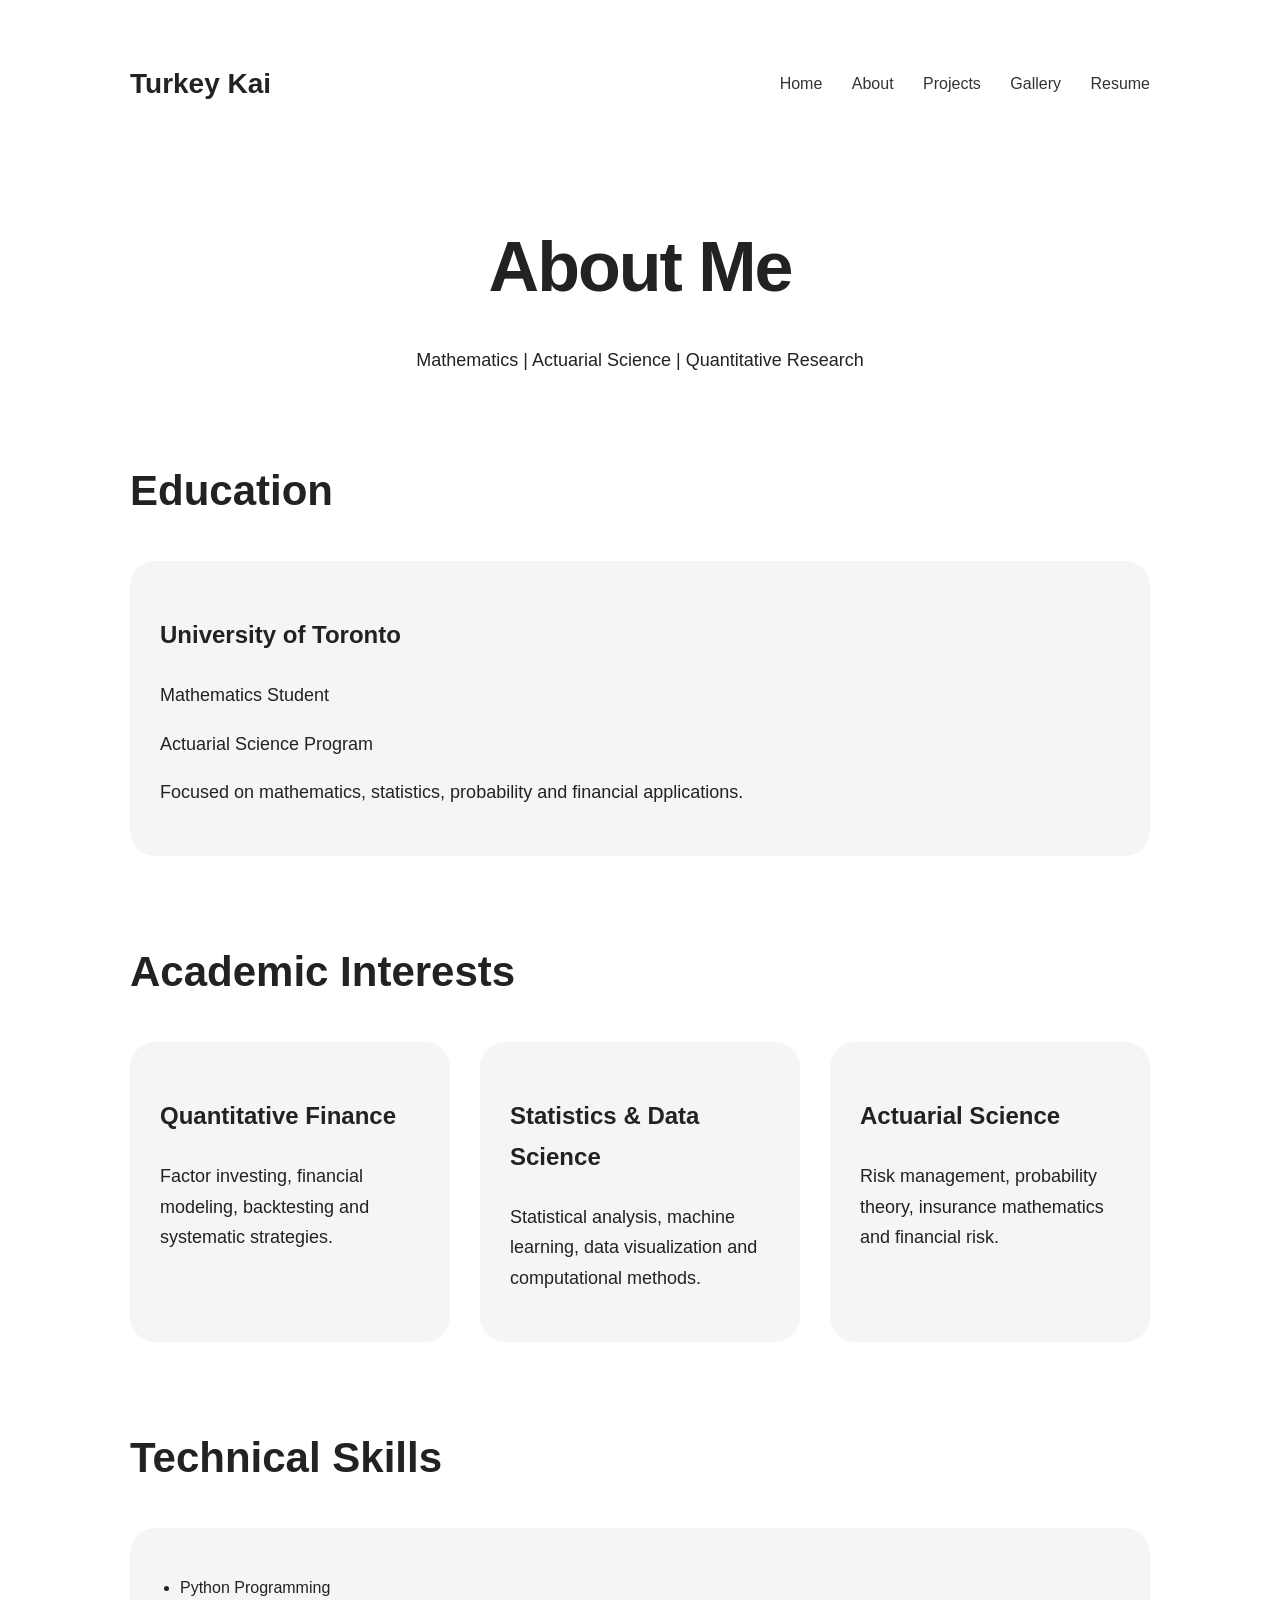
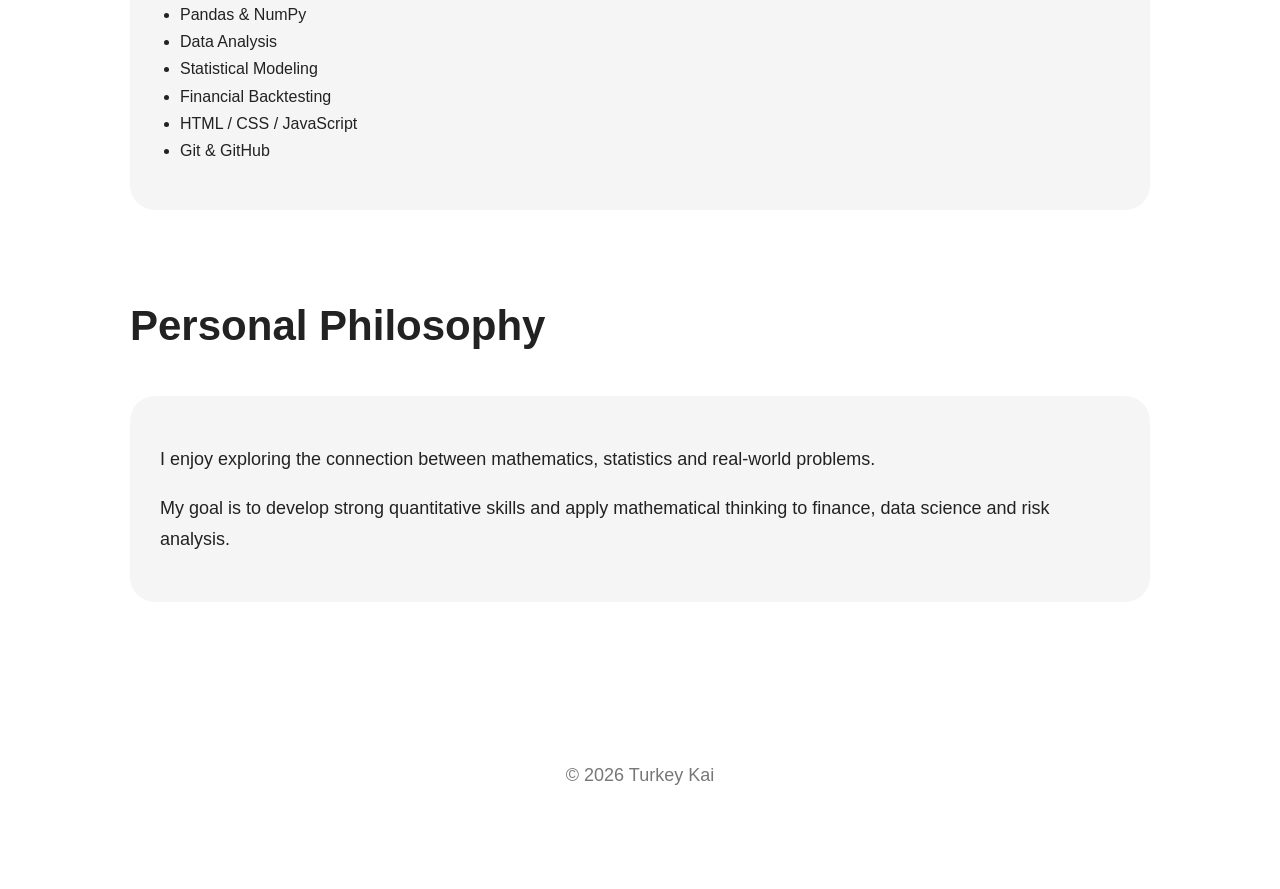
==== about.html @ 26f81ea8 "Complete personal portfolio website" ====
<!DOCTYPE html>

<html lang="en">


<head>


<meta charset="UTF-8">


<meta name="viewport" content="width=device-width, initial-scale=1.0">


<title>About | Turkey Kai</title>


<link rel="stylesheet" href="assets/css/style.css">


</head>




<body>




<nav>


<h2>
Turkey Kai
</h2>



<div>


<a href="index.html">
Home
</a>



<a href="about.html">
About
</a>



<a href="projects.html">
Projects
</a>



<a href="gallery.html">
Gallery
</a>



<a href="resume.html">
Resume
</a>



</div>


</nav>









<header class="page-header">


<h1>
About Me
</h1>


<p>
Mathematics | Actuarial Science | Quantitative Research
</p>


</header>









<section>


<h2>
Education
</h2>



<div class="card">


<h3>
University of Toronto
</h3>



<p>

Mathematics Student

</p>



<p>

Actuarial Science Program

</p>



<p>

Focused on mathematics,
statistics,
probability and financial applications.

</p>



</div>



</section>









<section>


<h2>
Academic Interests
</h2>



<div class="cards">





<div class="card">


<h3>
Quantitative Finance
</h3>


<p>

Factor investing,
financial modeling,
backtesting and systematic strategies.

</p>


</div>







<div class="card">


<h3>
Statistics & Data Science
</h3>


<p>

Statistical analysis,
machine learning,
data visualization and computational methods.

</p>


</div>







<div class="card">


<h3>
Actuarial Science
</h3>


<p>

Risk management,
probability theory,
insurance mathematics and financial risk.

</p>


</div>






</div>



</section>









<section>


<h2>
Technical Skills
</h2>



<div class="card">


<ul>


<li>
Python Programming
</li>



<li>
Pandas & NumPy
</li>



<li>
Data Analysis
</li>



<li>
Statistical Modeling
</li>



<li>
Financial Backtesting
</li>



<li>
HTML / CSS / JavaScript
</li>



<li>
Git & GitHub
</li>



</ul>


</div>


</section>









<section>


<h2>
Personal Philosophy
</h2>



<div class="card">


<p>

I enjoy exploring the connection between
mathematics, statistics and real-world problems.

</p>



<p>

My goal is to develop strong quantitative skills
and apply mathematical thinking to finance,
data science and risk analysis.

</p>



</div>


</section>









<footer>


<p>

© 2026 Turkey Kai

</p>


</footer>





</body>


</html>
---- assets/css/style.css ----
* {

box-sizing: border-box;

}



html {

scroll-behavior: smooth;

}



body {


font-family:
-apple-system,
BlinkMacSystemFont,
"Segoe UI",
Arial,
sans-serif;


max-width:1100px;

margin:auto;

padding:40px;

line-height:1.7;

color:#222;

background:#ffffff;


}







nav {


display:flex;

justify-content:space-between;

align-items:center;

position:sticky;

top:0;

background:white;

padding:20px 0;

z-index:100;


}




nav h2 {


font-size:28px;

margin:0;


}




nav a {


margin-left:25px;

text-decoration:none;

color:#333;

font-weight:500;

transition:0.3s;


}



nav a:hover {


color:#888;


}







.hero {


display:flex;

align-items:center;

justify-content:space-between;

min-height:80vh;

gap:50px;


}





.hero-text {


max-width:600px;


}





h1 {


font-size:70px;

letter-spacing:-2px;

margin-bottom:15px;


}





h2 {


font-size:42px;

margin-top:80px;


}





h3 {


font-size:24px;


}





p {


font-size:18px;


}







.profile {


width:330px;

height:330px;

object-fit:cover;

border-radius:50%;

box-shadow:
0 20px 40px rgba(0,0,0,0.15);

transition:0.5s;


}





.profile:hover {


transform:scale(1.05);


}







.buttons {


display:flex;

gap:20px;

margin-top:30px;


}




button {


padding:15px 35px;

border-radius:30px;

border:none;

background:#000;

color:white;

font-size:16px;

cursor:pointer;

transition:0.3s;


}





button:hover {


transform:translateY(-5px);


}




.outline {


background:white;

color:black;

border:1px solid black;


}







.page-header {


text-align:center;

margin:80px 0;


}







.cards {


display:grid;

grid-template-columns:repeat(3,1fr);

gap:30px;


}







.card,
.photo-card {


padding:30px;

border-radius:25px;

background:#f5f5f5;

transition:0.4s;


}





.card:hover,
.photo-card:hover {


transform:translateY(-10px);

box-shadow:
0 15px 30px rgba(0,0,0,0.1);


}







.gallery {


display:grid;

grid-template-columns:repeat(3,1fr);

gap:30px;


}







.photo-card img {


width:100%;

height:250px;

object-fit:cover;

border-radius:20px;


}







a {


color:inherit;


}





.card a {


text-decoration:none;

font-weight:600;


}





.card a:hover {


text-decoration:underline;


}







ul {


padding-left:20px;


}






footer {


margin-top:100px;

padding:40px;

text-align:center;

color:#777;


}







@media(max-width:800px){



body {


padding:20px;


}



nav {


flex-direction:column;

gap:20px;


}



nav a {


margin:0 10px;


}



.hero {


flex-direction:column;

text-align:center;


}




.cards {


grid-template-columns:1fr;


}



.gallery {


grid-template-columns:1fr;


}




h1 {


font-size:50px;


}




h2 {


font-size:35px;


}




.profile {


width:220px;

height:220px;


}



.buttons {


justify-content:center;

flex-direction:column;


}


}
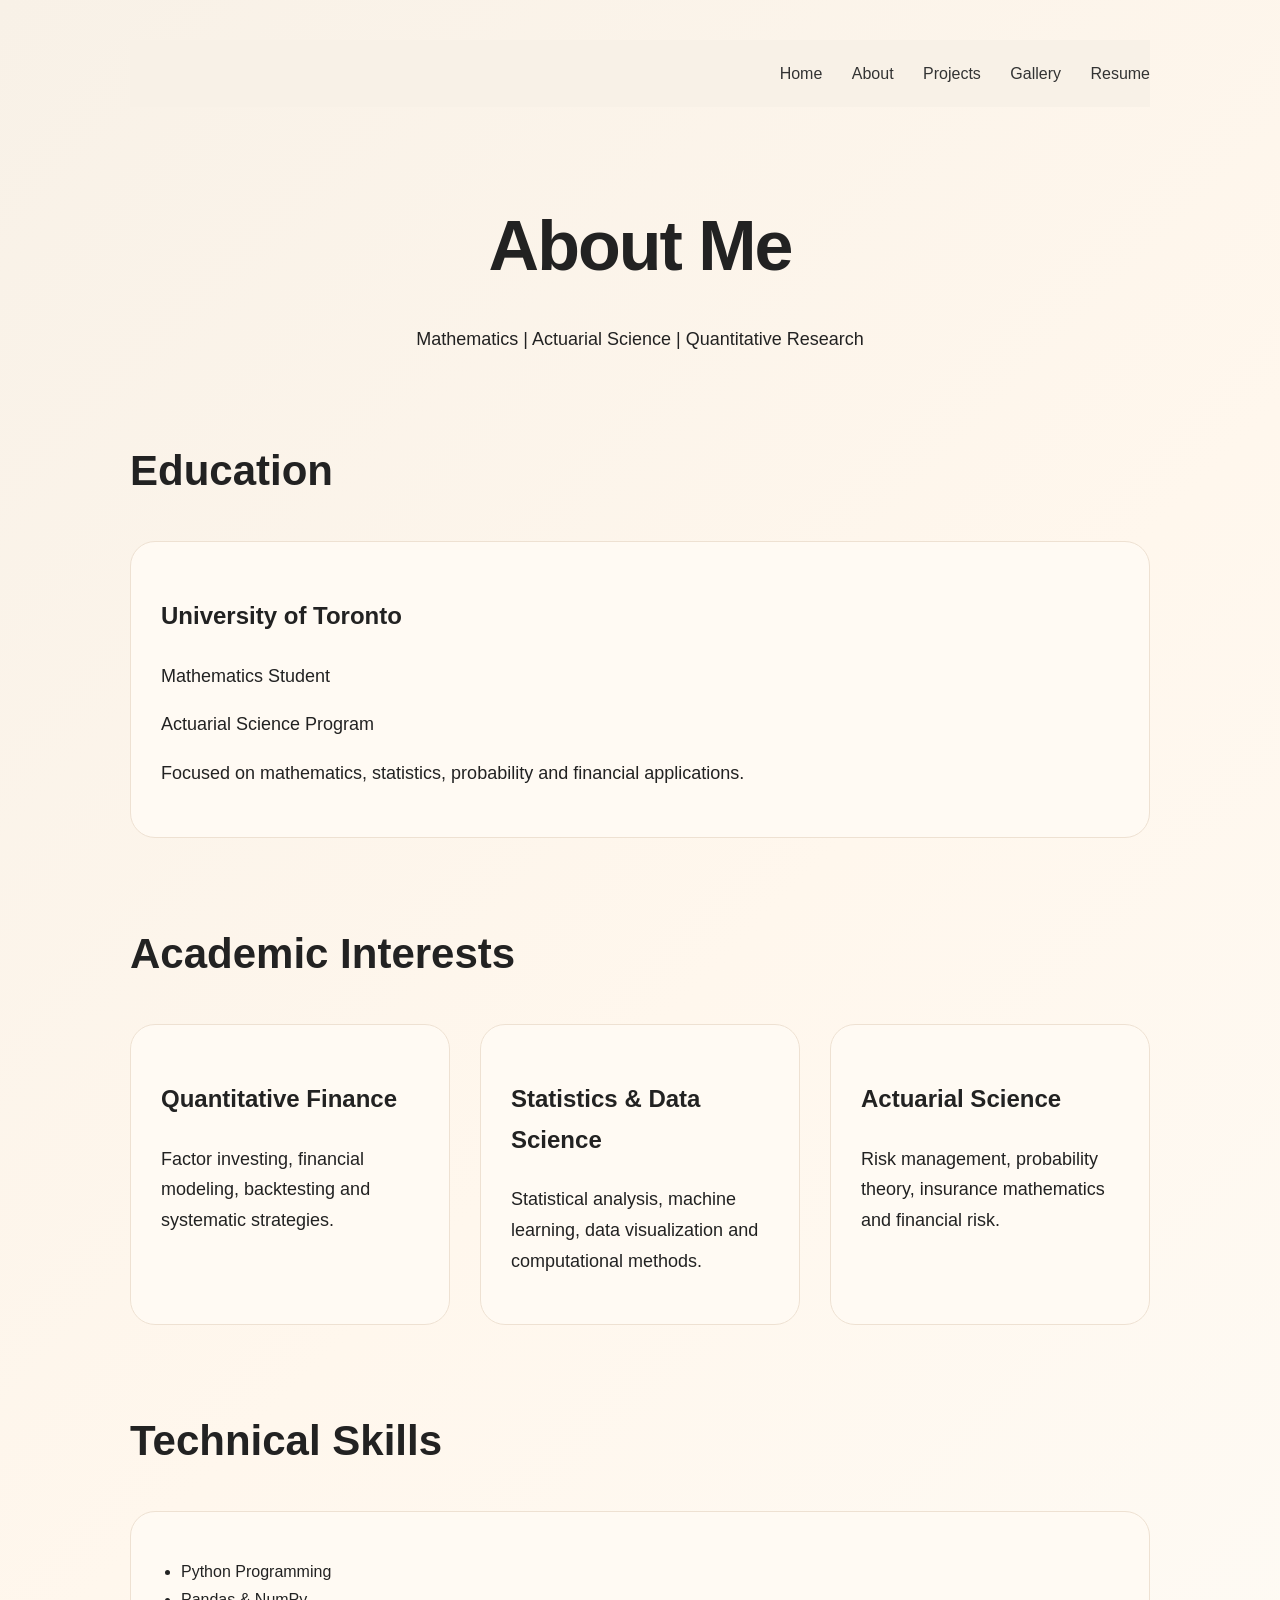
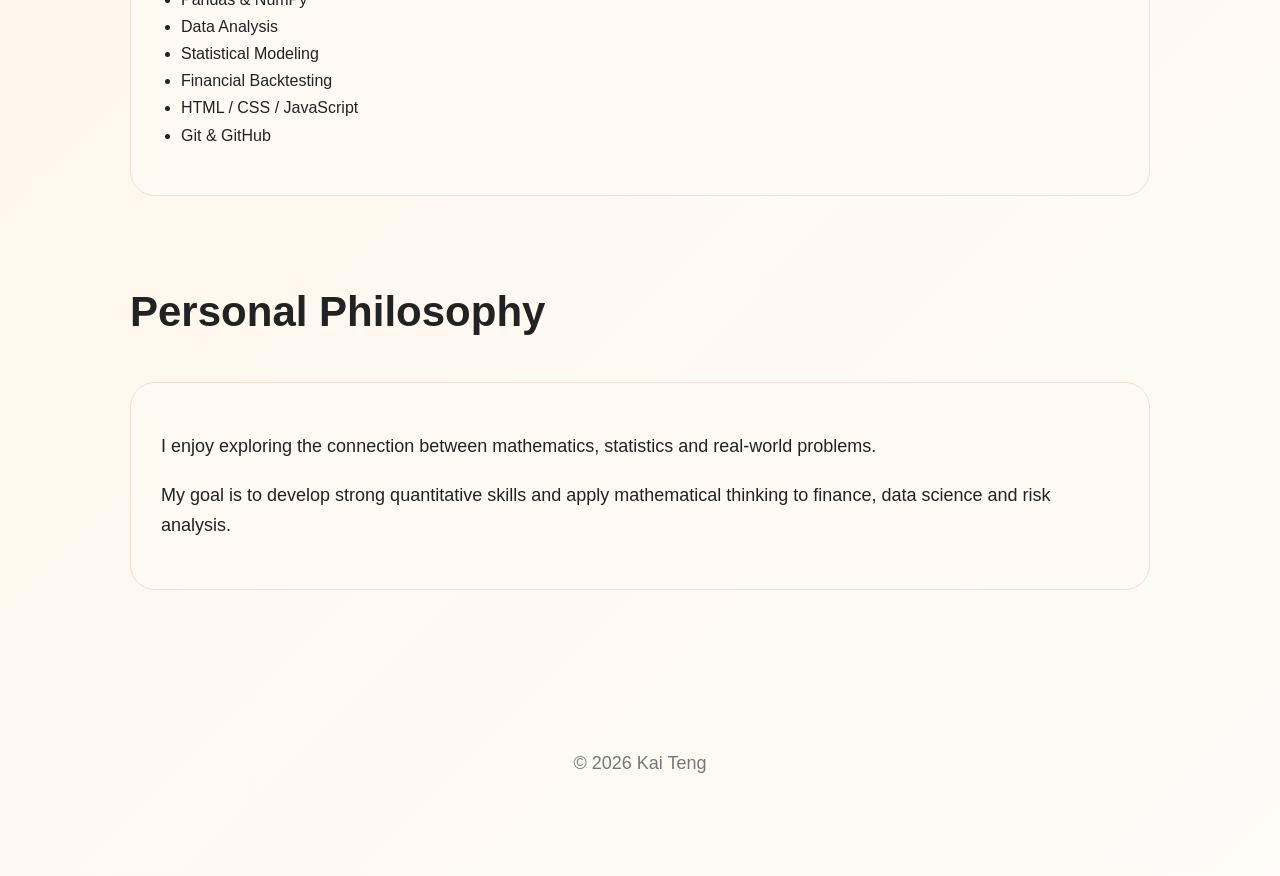
==== commit 874bc547: "change the name typo" ====
--- a/about.html
+++ b/about.html
@@ -12,7 +12,7 @@
 <meta name="viewport" content="width=device-width, initial-scale=1.0">
 
 
-<title>About | Turkey Kai</title>
+<title>About | Kai Teng</title>
 
 
 <link rel="stylesheet" href="assets/css/style.css">
@@ -32,7 +32,7 @@
 
 
 <h2>
-Turkey Kai
+
 </h2>
 
 
@@ -389,7 +389,7 @@
 
 <p>
 
-© 2026 Turkey Kai
+© 2026 Kai Teng
 
 </p>
 
--- a/assets/css/style.css
+++ b/assets/css/style.css
@@ -1,6 +1,6 @@
 * {
 
-box-sizing: border-box;
+box-sizing:border-box;
 
 }
 
@@ -8,13 +8,16 @@
 
 html {
 
-scroll-behavior: smooth;
+scroll-behavior:smooth;
 
 }
 
 
 
 body {
+
+
+animation:fadeIn 1.2s ease-in-out;
 
 
 font-family:
@@ -35,11 +38,48 @@
 
 color:#222;
 
-background:#ffffff;
-
-
-}
-
+
+background:
+linear-gradient(
+135deg,
+#f8f1e7 0%,
+#fff7ed 45%,
+#fdfcf8 100%
+);
+
+
+}
+
+
+
+
+@keyframes fadeIn {
+
+
+from {
+
+
+opacity:0;
+
+transform:translateY(20px);
+
+
+}
+
+
+
+to {
+
+
+opacity:1;
+
+transform:translateY(0);
+
+
+}
+
+
+}
 
 
 
@@ -59,7 +99,13 @@
 
 top:0;
 
-background:white;
+
+background:
+rgba(248,241,231,0.9);
+
+
+backdrop-filter:blur(10px);
+
 
 padding:20px 0;
 
@@ -71,6 +117,7 @@
 
 
 
+
 nav h2 {
 
 
@@ -84,6 +131,8 @@
 
 
 
+
+
 nav a {
 
 
@@ -102,6 +151,8 @@
 
 
 
+
+
 nav a:hover {
 
 
@@ -136,6 +187,7 @@
 
 
 
+
 .hero-text {
 
 
@@ -148,6 +200,8 @@
 
 
 
+
+
 h1 {
 
 
@@ -214,14 +268,60 @@
 object-fit:cover;
 
 border-radius:50%;
+
 
 box-shadow:
 0 20px 40px rgba(0,0,0,0.15);
 
+
+
 transition:0.5s;
 
 
-}
+animation:floating 4s ease-in-out infinite;
+
+
+}
+
+
+
+
+
+
+@keyframes floating {
+
+
+0% {
+
+
+transform:translateY(0);
+
+
+}
+
+
+
+50% {
+
+
+transform:translateY(-12px);
+
+
+}
+
+
+
+100% {
+
+
+transform:translateY(0);
+
+
+}
+
+
+}
+
 
 
 
@@ -241,6 +341,7 @@
 
 
 
+
 .buttons {
 
 
@@ -256,27 +357,54 @@
 
 
 
+
+
+
+
 button {
 
 
 padding:15px 35px;
 
+
 border-radius:30px;
 
+
 border:none;
 
-background:#000;
+
+background:
+linear-gradient(
+135deg,
+#2b2b2b,
+#000000
+);
+
 
 color:white;
 
+
 font-size:16px;
 
+
 cursor:pointer;
 
-transition:0.3s;
-
-
-}
+
+transition:0.35s ease;
+
+
+box-shadow:
+0 8px 20px rgba(0,0,0,0.15);
+
+
+position:relative;
+
+
+overflow:hidden;
+
+
+}
+
 
 
 
@@ -285,10 +413,72 @@
 button:hover {
 
 
-transform:translateY(-5px);
-
-
-}
+transform:
+translateY(-6px)
+scale(1.03);
+
+
+box-shadow:
+0 15px 30px rgba(0,0,0,0.25);
+
+
+}
+
+
+
+
+
+
+button::before {
+
+
+content:"";
+
+
+position:absolute;
+
+
+top:0;
+
+
+left:-100%;
+
+
+width:100%;
+
+
+height:100%;
+
+
+background:
+linear-gradient(
+120deg,
+transparent,
+rgba(255,255,255,0.35),
+transparent
+);
+
+
+transition:0.6s;
+
+
+}
+
+
+
+
+
+
+button:hover::before {
+
+
+left:100%;
+
+
+}
+
+
+
 
 
 
@@ -296,14 +486,37 @@
 .outline {
 
 
-background:white;
-
-color:black;
-
-border:1px solid black;
-
-
-}
+background:#fffaf3;
+
+
+color:#222;
+
+
+border:1px solid #222;
+
+
+box-shadow:
+0 8px 20px rgba(0,0,0,0.08);
+
+
+}
+
+
+
+
+
+
+.outline:hover {
+
+
+background:#222;
+
+
+color:white;
+
+
+}
+
 
 
 
@@ -327,17 +540,21 @@
 
 
 
+
 .cards {
 
 
 display:grid;
 
-grid-template-columns:repeat(3,1fr);
+grid-template-columns:
+repeat(3,1fr);
+
 
 gap:30px;
 
 
 }
+
 
 
 
@@ -351,14 +568,108 @@
 
 padding:30px;
 
+
 border-radius:25px;
 
-background:#f5f5f5;
+
+background:#fffaf3;
+
 
 transition:0.4s;
 
 
-}
+border:
+1px solid #eee1d2;
+
+
+}
+
+
+
+
+
+
+.cards .card {
+
+
+opacity:0;
+
+
+animation:
+cardReveal 0.8s ease forwards;
+
+
+}
+
+
+
+
+
+.cards .card:nth-child(1) {
+
+
+animation-delay:0.2s;
+
+
+}
+
+
+
+
+
+.cards .card:nth-child(2) {
+
+
+animation-delay:0.4s;
+
+
+}
+
+
+
+
+
+.cards .card:nth-child(3) {
+
+
+animation-delay:0.6s;
+
+
+}
+
+
+
+
+
+
+@keyframes cardReveal {
+
+
+from {
+
+
+opacity:0;
+
+transform:translateY(40px);
+
+
+}
+
+
+
+to {
+
+
+opacity:1;
+
+transform:translateY(0);
+
+
+}
+
+
+}
+
 
 
 
@@ -370,6 +681,7 @@
 
 transform:translateY(-10px);
 
+
 box-shadow:
 0 15px 30px rgba(0,0,0,0.1);
 
@@ -382,12 +694,15 @@
 
 
 
+
 .gallery {
 
 
 display:grid;
 
-grid-template-columns:repeat(3,1fr);
+grid-template-columns:
+repeat(3,1fr);
+
 
 gap:30px;
 
@@ -399,16 +714,18 @@
 
 
 
-
 .photo-card img {
 
 
 width:100%;
 
+
 height:250px;
 
+
 object-fit:cover;
 
+
 border-radius:20px;
 
 
@@ -437,6 +754,7 @@
 
 text-decoration:none;
 
+
 font-weight:600;
 
 
@@ -460,6 +778,7 @@
 
 
 
+
 ul {
 
 
@@ -473,15 +792,20 @@
 
 
 
+
+
 footer {
 
 
 margin-top:100px;
 
+
 padding:40px;
 
+
 text-align:center;
 
+
 color:#777;
 
 
@@ -493,6 +817,7 @@
 
 
 
+
 @media(max-width:800px){
 
 
@@ -507,11 +832,14 @@
 
 
 
+
+
 nav {
 
 
 flex-direction:column;
 
+
 gap:20px;
 
 
@@ -519,13 +847,17 @@
 
 
 
+
+
 nav a {
 
 
-margin:0 10px;
-
-
-}
+margin:0 10px;  
+
+
+}
+
+
 
 
 
@@ -534,6 +866,7 @@
 
 flex-direction:column;
 
+
 text-align:center;
 
 
@@ -542,6 +875,7 @@
 
 
 
+
 .cards {
 
 
@@ -552,6 +886,8 @@
 
 
 
+
+
 .gallery {
 
 
@@ -563,6 +899,7 @@
 
 
 
+
 h1 {
 
 
@@ -574,6 +911,7 @@
 
 
 
+
 h2 {
 
 
@@ -585,11 +923,13 @@
 
 
 
+
 .profile {
 
 
 width:220px;
 
+
 height:220px;
 
 
@@ -597,15 +937,19 @@
 
 
 
+
+
 .buttons {
 
 
 justify-content:center;
 
+
 flex-direction:column;
 
 
 }
 
 
+
 }
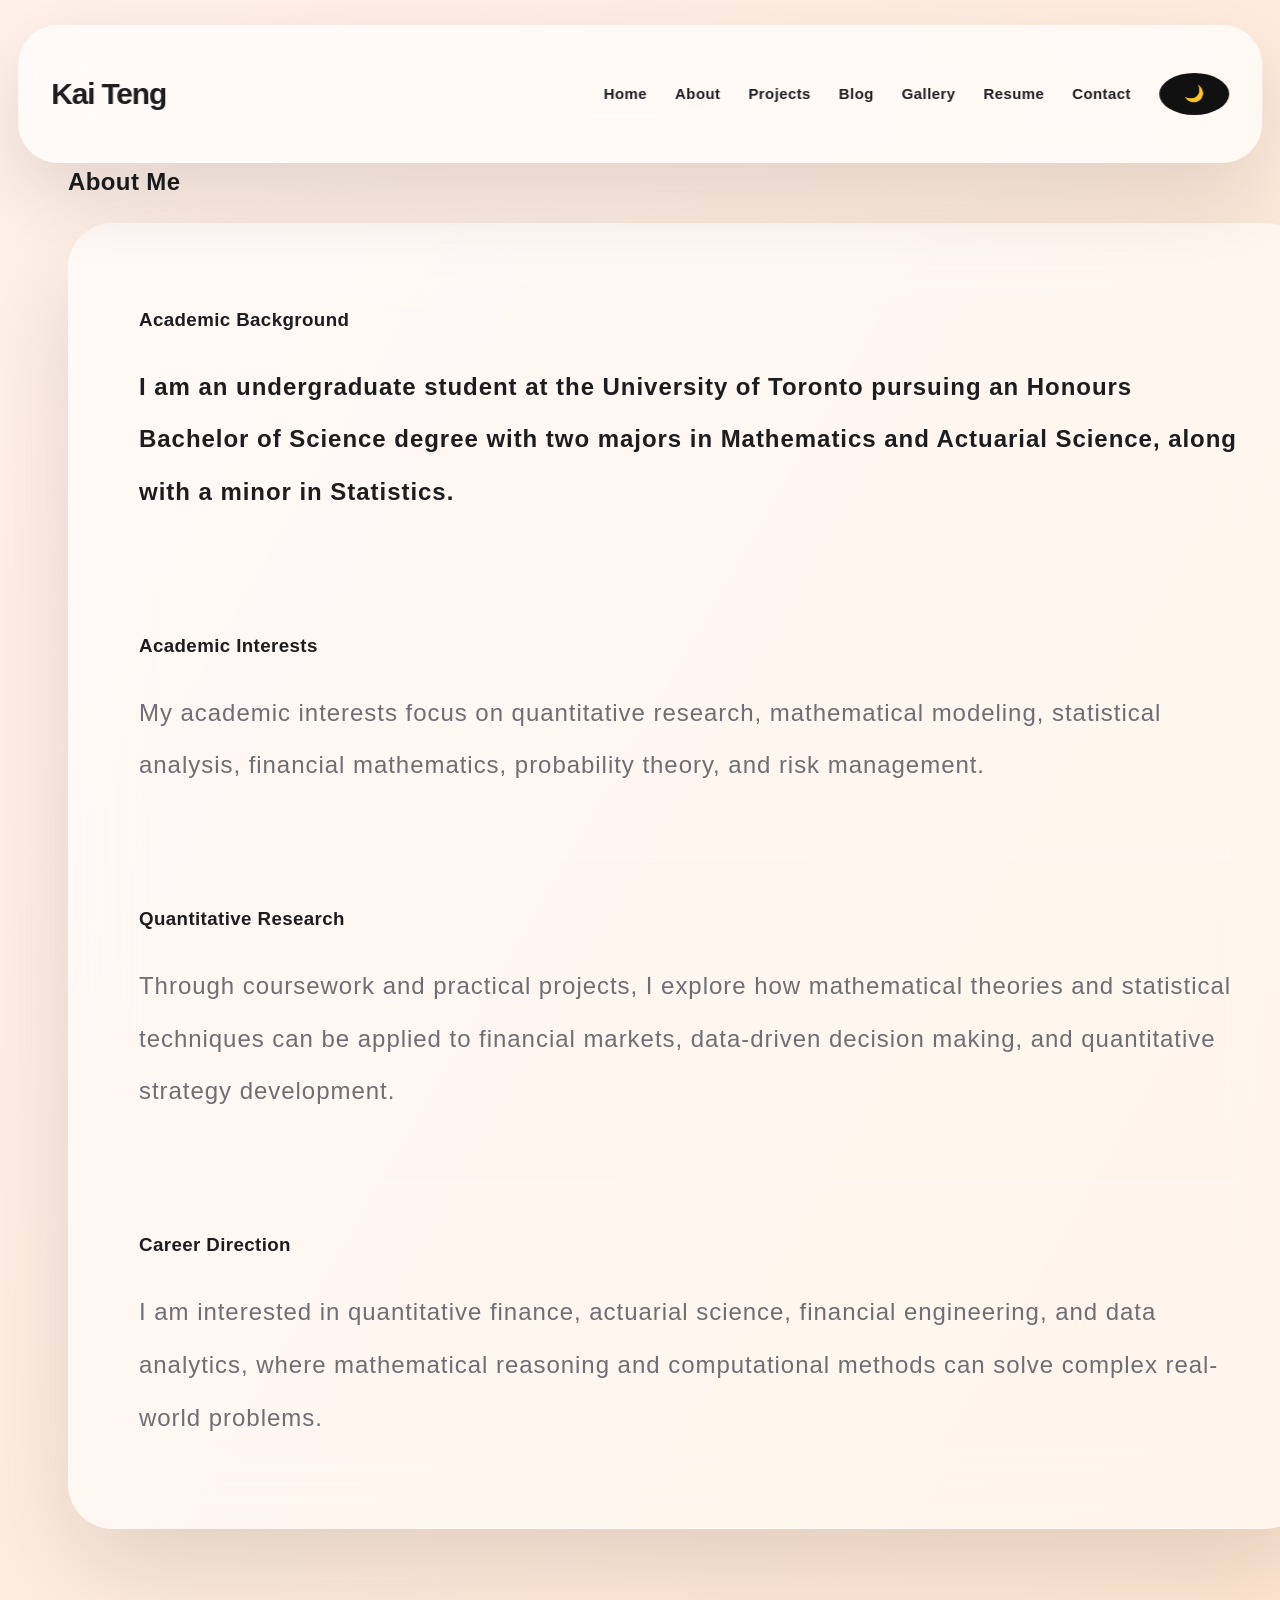
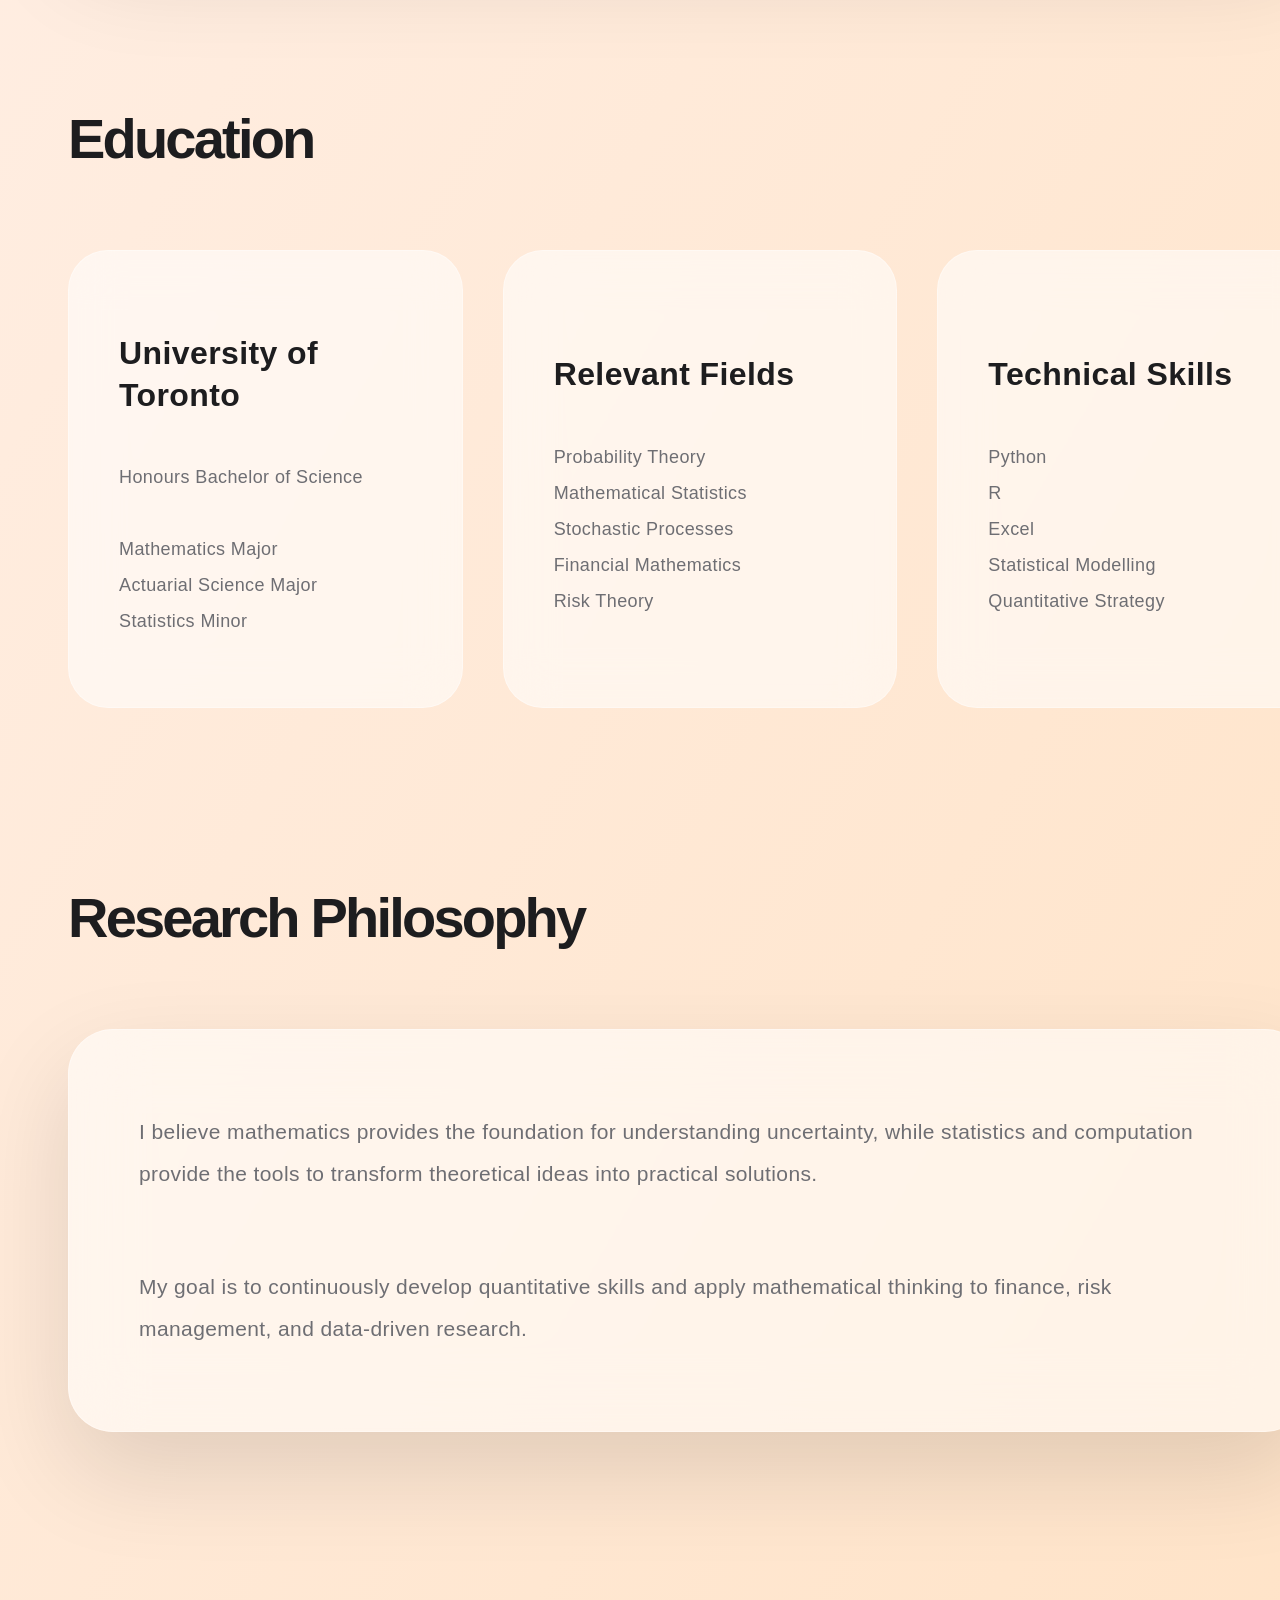
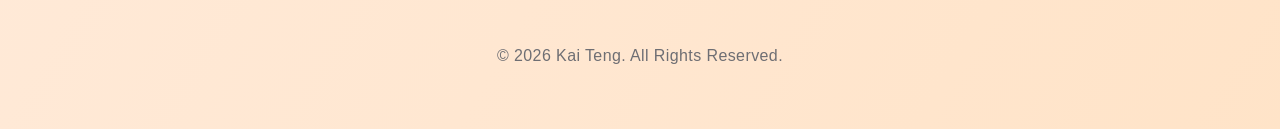
==== commit ccdf3667: "12313131" ====
--- a/about.html
+++ b/about.html
@@ -1,5 +1,6 @@
 <!DOCTYPE html>
 
+
 <html lang="en">
 
 
@@ -12,10 +13,20 @@
 <meta name="viewport" content="width=device-width, initial-scale=1.0">
 
 
-<title>About | Kai Teng</title>
-
-
-<link rel="stylesheet" href="assets/css/style.css">
+
+<title>
+
+About | Kai Teng
+
+</title>
+
+
+
+
+<link rel="stylesheet"
+
+href="assets/css/style.css">
+
 
 
 </head>
@@ -23,134 +34,627 @@
 
 
 
+
+
 <body>
 
 
 
 
+
+
+
+
+<!-- Navigation -->
+
+
 <nav>
 
 
+<h2 class="logo">
+
+Kai Teng
+
+</h2>
+
+
+
+
+
+
+
+<button
+
+class="menu-toggle"
+
+id="menu-toggle">
+
+☰
+
+</button>
+
+
+
+
+
+
+
+<div class="nav-links">
+
+
+
+<a href="index.html">
+
+Home
+
+</a>
+
+
+
+
+
+<a href="about.html"
+
+class="active">
+
+About
+
+</a>
+
+
+
+
+
+<a href="projects.html">
+
+Projects
+
+</a>
+
+
+
+
+
+<a href="blog.html">
+
+Blog
+
+</a>
+
+
+
+
+
+<a href="gallery.html">
+
+Gallery
+
+</a>
+
+
+
+
+
+<a href="resume.html">
+
+Resume
+
+</a>
+
+
+
+
+
+<a href="contact.html">
+
+Contact
+
+</a>
+
+
+
+
+
+
+
+
+<button
+
+class="theme-button"
+
+id="theme">
+
+🌙
+
+</button>
+
+
+
+
+
+</div>
+
+
+
+</nav>
+
+
+
+
+
+
+
+
+
+
+
+
+
+<section class="section reveal">
+
+
+
+
+
+<h1 class="page-title">
+
+About Me
+
+</h1>
+
+
+
+
+
+
+
+
+<div class="about-content">
+
+
+
+
+
+<div class="about-block">
+
+
+
+<h3>
+
+Academic Background
+
+</h3>
+
+
+
+
+
+
+<p>
+
+
+I am an undergraduate student at the University of Toronto pursuing an Honours Bachelor of Science degree with two majors in Mathematics and Actuarial Science, along with a minor in Statistics.
+
+
+</p>
+
+
+
+
+
+</div>
+
+
+
+
+
+
+
+
+
+<div class="about-block">
+
+
+
+<h3>
+
+Academic Interests
+
+</h3>
+
+
+
+
+
+
+<p>
+
+
+My academic interests focus on quantitative research, mathematical modeling, statistical analysis, financial mathematics, probability theory, and risk management.
+
+
+</p>
+
+
+
+
+
+
+</div>
+
+
+
+
+
+
+
+
+
+<div class="about-block">
+
+
+
+<h3>
+
+Quantitative Research
+
+</h3>
+
+
+
+
+
+
+<p>
+
+
+Through coursework and practical projects, I explore how mathematical theories and statistical techniques can be applied to financial markets, data-driven decision making, and quantitative strategy development.
+
+
+</p>
+
+
+
+
+
+
+</div>
+
+
+
+
+
+
+
+
+
+<div class="about-block">
+
+
+
+<h3>
+
+Career Direction
+
+</h3>
+
+
+
+
+
+
+<p>
+
+
+I am interested in quantitative finance, actuarial science, financial engineering, and data analytics, where mathematical reasoning and computational methods can solve complex real-world problems.
+
+
+</p>
+
+
+
+
+
+
+</div>
+
+
+
+
+
+
+</div>
+
+
+
+
+
+
+
+
+</section>
+
+
+
+
+
+
+
+
+
+
+
+
+
+
+<section class="section reveal">
+
+
+
+
+
 <h2>
 
+Education
+
 </h2>
 
 
 
-<div>
-
-
-<a href="index.html">
-Home
-</a>
-
-
-
-<a href="about.html">
-About
-</a>
-
-
-
-<a href="projects.html">
-Projects
-</a>
-
-
-
-<a href="gallery.html">
-Gallery
-</a>
-
-
-
-<a href="resume.html">
-Resume
-</a>
-
-
-
-</div>
-
-
-</nav>
-
-
-
-
-
-
-
-
-
-<header class="page-header">
-
-
-<h1>
-About Me
-</h1>
-
-
-<p>
-Mathematics | Actuarial Science | Quantitative Research
-</p>
-
-
-</header>
-
-
-
-
-
-
-
-
-
-<section>
+
+
+
+
+
+<div class="cards">
+
+
+
+
+
+
+<div class="card">
+
+
+
+<h3>
+
+University of Toronto
+
+</h3>
+
+
+
+
+
+<p>
+
+
+Honours Bachelor of Science
+
+
+<br><br>
+
+
+Mathematics Major
+
+
+<br>
+
+
+Actuarial Science Major
+
+
+<br>
+
+
+Statistics Minor
+
+
+</p>
+
+
+
+</div>
+
+
+
+
+
+
+
+
+
+<div class="card">
+
+
+
+<h3>
+
+Relevant Fields
+
+</h3>
+
+
+
+
+<p>
+
+
+Probability Theory
+
+
+<br>
+
+
+Mathematical Statistics
+
+
+<br>
+
+
+Stochastic Processes
+
+
+<br>
+
+
+Financial Mathematics
+
+
+<br>
+
+
+Risk Theory
+
+
+</p>
+
+
+
+</div>
+
+
+
+
+
+
+
+
+
+<div class="card">
+
+
+
+<h3>
+
+Technical Skills
+
+</h3>
+
+
+
+
+<p>
+
+
+Python
+
+
+<br>
+
+
+R
+
+
+<br>
+
+
+Excel
+
+
+<br>
+
+
+Statistical Modelling
+
+
+<br>
+
+
+Quantitative Strategy
+
+
+</p>
+
+
+
+</div>
+
+
+
+
+
+
+
+</div>
+
+
+
+
+
+
+
+
+</section>
+
+
+
+
+
+
+
+
+
+
+
+
+
+
+<section class="section reveal">
+
+
+
 
 
 <h2>
-Education
+
+Research Philosophy
+
 </h2>
 
 
 
-<div class="card">
-
-
-<h3>
-University of Toronto
-</h3>
-
-
-
-<p>
-
-Mathematics Student
-
-</p>
-
-
-
-<p>
-
-Actuarial Science Program
-
-</p>
-
-
-
-<p>
-
-Focused on mathematics,
-statistics,
-probability and financial applications.
-
-</p>
-
-
-
-</div>
+
+
+
+
+<div class="about-content">
+
+
+
+<p>
+
+
+I believe mathematics provides the foundation for understanding uncertainty, while statistics and computation provide the tools to transform theoretical ideas into practical solutions.
+
+
+</p>
+
+
+
+<br>
+
+
+
+<p>
+
+
+My goal is to continuously develop quantitative skills and apply mathematical thinking to finance, risk management, and data-driven research.
+
+
+</p>
+
+
+
+
+
+</div>
+
+
+
+
+
 
 
 
@@ -164,234 +668,10 @@
 
 
 
-<section>
-
-
-<h2>
-Academic Interests
-</h2>
-
-
-
-<div class="cards">
-
-
-
-
-
-<div class="card">
-
-
-<h3>
-Quantitative Finance
-</h3>
-
-
-<p>
-
-Factor investing,
-financial modeling,
-backtesting and systematic strategies.
-
-</p>
-
-
-</div>
-
-
-
-
-
-
-
-<div class="card">
-
-
-<h3>
-Statistics & Data Science
-</h3>
-
-
-<p>
-
-Statistical analysis,
-machine learning,
-data visualization and computational methods.
-
-</p>
-
-
-</div>
-
-
-
-
-
-
-
-<div class="card">
-
-
-<h3>
-Actuarial Science
-</h3>
-
-
-<p>
-
-Risk management,
-probability theory,
-insurance mathematics and financial risk.
-
-</p>
-
-
-</div>
-
-
-
-
-
-
-</div>
-
-
-
-</section>
-
-
-
-
-
-
-
-
-
-<section>
-
-
-<h2>
-Technical Skills
-</h2>
-
-
-
-<div class="card">
-
-
-<ul>
-
-
-<li>
-Python Programming
-</li>
-
-
-
-<li>
-Pandas & NumPy
-</li>
-
-
-
-<li>
-Data Analysis
-</li>
-
-
-
-<li>
-Statistical Modeling
-</li>
-
-
-
-<li>
-Financial Backtesting
-</li>
-
-
-
-<li>
-HTML / CSS / JavaScript
-</li>
-
-
-
-<li>
-Git & GitHub
-</li>
-
-
-
-</ul>
-
-
-</div>
-
-
-</section>
-
-
-
-
-
-
-
-
-
-<section>
-
-
-<h2>
-Personal Philosophy
-</h2>
-
-
-
-<div class="card">
-
-
-<p>
-
-I enjoy exploring the connection between
-mathematics, statistics and real-world problems.
-
-</p>
-
-
-
-<p>
-
-My goal is to develop strong quantitative skills
-and apply mathematical thinking to finance,
-data science and risk analysis.
-
-</p>
-
-
-
-</div>
-
-
-</section>
-
-
-
-
-
-
-
-
-
 <footer>
 
 
-<p>
-
-© 2026 Kai Teng
-
-</p>
+© 2026 Kai Teng. All Rights Reserved.
 
 
 </footer>
@@ -400,7 +680,16 @@
 
 
 
+
+
+
+
+<script src="assets/js/script.js"></script>
+
+
+
 </body>
 
 
+
 </html>
--- a/assets/css/style.css
+++ b/assets/css/style.css
@@ -1,955 +1,3106 @@
-* {
-
-box-sizing:border-box;
-
-}
-
-
-
-html {
-
-scroll-behavior:smooth;
-
-}
-
-
-
-body {
-
-
-animation:fadeIn 1.2s ease-in-out;
-
-
-font-family:
--apple-system,
-BlinkMacSystemFont,
-"Segoe UI",
-Arial,
-sans-serif;
-
-
-max-width:1100px;
-
-margin:auto;
-
-padding:40px;
-
-line-height:1.7;
-
-color:#222;
-
-
-background:
-linear-gradient(
-135deg,
-#f8f1e7 0%,
-#fff7ed 45%,
-#fdfcf8 100%
-);
-
-
-}
-
-
-
-
-@keyframes fadeIn {
-
-
-from {
-
-
-opacity:0;
-
-transform:translateY(20px);
-
-
-}
-
-
-
-to {
-
-
-opacity:1;
-
-transform:translateY(0);
-
-
-}
-
-
-}
-
-
-
-
-
-
-nav {
-
-
-display:flex;
-
-justify-content:space-between;
-
-align-items:center;
-
-position:sticky;
-
-top:0;
-
-
-background:
-rgba(248,241,231,0.9);
-
-
-backdrop-filter:blur(10px);
-
-
-padding:20px 0;
-
-z-index:100;
-
-
-}
-
-
-
-
-
-nav h2 {
-
-
-font-size:28px;
-
-margin:0;
-
-
-}
-
-
-
-
-
-
-nav a {
-
-
-margin-left:25px;
-
-text-decoration:none;
-
-color:#333;
-
-font-weight:500;
-
-transition:0.3s;
-
-
-}
-
-
-
-
-
-nav a:hover {
-
-
-color:#888;
-
-
-}
-
-
-
-
-
-
-
-.hero {
-
-
-display:flex;
-
-align-items:center;
-
-justify-content:space-between;
-
-min-height:80vh;
-
-gap:50px;
-
-
-}
-
-
-
-
-
-
-.hero-text {
-
-
-max-width:600px;
-
-
-}
-
-
-
-
-
-
-
-h1 {
-
-
-font-size:70px;
-
-letter-spacing:-2px;
-
-margin-bottom:15px;
-
-
-}
-
-
-
-
-
-h2 {
-
-
-font-size:42px;
-
-margin-top:80px;
-
-
-}
-
-
-
-
-
-h3 {
-
-
-font-size:24px;
-
-
-}
-
-
-
-
-
-p {
-
-
-font-size:18px;
-
-
-}
-
-
-
-
-
-
-
-.profile {
-
-
-width:330px;
-
-height:330px;
-
-object-fit:cover;
-
-border-radius:50%;
-
-
-box-shadow:
-0 20px 40px rgba(0,0,0,0.15);
-
-
-
-transition:0.5s;
-
-
-animation:floating 4s ease-in-out infinite;
-
-
-}
-
-
-
-
-
-
-@keyframes floating {
-
-
-0% {
-
-
-transform:translateY(0);
-
-
-}
-
-
-
-50% {
-
-
-transform:translateY(-12px);
-
-
-}
-
-
-
-100% {
-
-
-transform:translateY(0);
-
-
-}
-
-
-}
-
-
-
-
-
-
-.profile:hover {
-
-
-transform:scale(1.05);
-
-
-}
-
-
-
-
-
-
-
-
-.buttons {
-
-
-display:flex;
-
-gap:20px;
-
-margin-top:30px;
-
-
-}
-
-
-
-
-
-
-
-
-button {
-
-
-padding:15px 35px;
-
-
-border-radius:30px;
-
-
-border:none;
-
-
-background:
-linear-gradient(
-135deg,
-#2b2b2b,
-#000000
-);
-
-
-color:white;
-
-
-font-size:16px;
-
-
-cursor:pointer;
-
-
-transition:0.35s ease;
-
-
-box-shadow:
-0 8px 20px rgba(0,0,0,0.15);
-
-
-position:relative;
-
-
-overflow:hidden;
-
-
-}
-
-
-
-
-
-
-button:hover {
-
-
-transform:
-translateY(-6px)
-scale(1.03);
-
-
-box-shadow:
-0 15px 30px rgba(0,0,0,0.25);
-
-
-}
-
-
-
-
-
-
-button::before {
-
-
-content:"";
-
-
-position:absolute;
-
-
-top:0;
-
-
-left:-100%;
-
-
-width:100%;
-
-
-height:100%;
-
-
-background:
-linear-gradient(
-120deg,
-transparent,
-rgba(255,255,255,0.35),
-transparent
-);
-
-
-transition:0.6s;
-
-
-}
-
-
-
-
-
-
-button:hover::before {
-
-
-left:100%;
-
-
-}
-
-
-
-
-
-
-
-.outline {
-
-
-background:#fffaf3;
-
-
-color:#222;
-
-
-border:1px solid #222;
-
-
-box-shadow:
-0 8px 20px rgba(0,0,0,0.08);
-
-
-}
-
-
-
-
-
-
-.outline:hover {
-
-
-background:#222;
-
-
-color:white;
-
-
-}
-
-
-
-
-
-
-
-
-.page-header {
-
-
-text-align:center;
-
-margin:80px 0;
-
-
-}
-
-
-
-
-
-
-
-
-.cards {
-
-
-display:grid;
-
-grid-template-columns:
-repeat(3,1fr);
-
-
-gap:30px;
-
-
-}
-
-
-
-
-
-
-
-
-.card,
-.photo-card {
-
-
-padding:30px;
-
-
-border-radius:25px;
-
-
-background:#fffaf3;
-
-
-transition:0.4s;
-
-
-border:
-1px solid #eee1d2;
-
-
-}
-
-
-
-
-
-
-.cards .card {
-
-
-opacity:0;
-
-
-animation:
-cardReveal 0.8s ease forwards;
-
-
-}
-
-
-
-
-
-.cards .card:nth-child(1) {
-
-
-animation-delay:0.2s;
-
-
-}
-
-
-
-
-
-.cards .card:nth-child(2) {
-
-
-animation-delay:0.4s;
-
-
-}
-
-
-
-
-
-.cards .card:nth-child(3) {
-
-
-animation-delay:0.6s;
-
-
-}
-
-
-
-
-
-
-@keyframes cardReveal {
-
-
-from {
-
-
-opacity:0;
-
-transform:translateY(40px);
-
-
-}
-
-
-
-to {
-
-
-opacity:1;
-
-transform:translateY(0);
-
-
-}
-
-
-}
-
-
-
-
-
-
-.card:hover,
-.photo-card:hover {
-
-
-transform:translateY(-10px);
-
-
-box-shadow:
-0 15px 30px rgba(0,0,0,0.1);
-
-
-}
-
-
-
-
-
-
-
-
-.gallery {
-
-
-display:grid;
-
-grid-template-columns:
-repeat(3,1fr);
-
-
-gap:30px;
-
-
-}
-
-
-
-
-
-
-.photo-card img {
-
-
-width:100%;
-
-
-height:250px;
-
-
-object-fit:cover;
-
-
-border-radius:20px;
-
-
-}
-
-
-
-
-
-
-
-a {
-
-
-color:inherit;
-
-
-}
-
-
-
-
-
-.card a {
-
-
-text-decoration:none;
-
-
-font-weight:600;
-
-
-}
-
-
-
-
-
-.card a:hover {
-
-
-text-decoration:underline;
-
-
-}
-
-
-
-
-
-
-
-
-ul {
-
-
-padding-left:20px;
-
-
-}
-
-
-
-
-
-
-
-
-footer {
-
-
-margin-top:100px;
-
-
-padding:40px;
-
-
-text-align:center;
-
-
-color:#777;
-
-
-}
-
-
-
-
-
-
-
-
-@media(max-width:800px){
-
-
-
-body {
-
-
-padding:20px;
-
-
-}
-
-
-
-
-
-nav {
-
-
-flex-direction:column;
-
-
-gap:20px;
-
-
-}
-
-
-
-
-
-nav a {
-
-
-margin:0 10px;  
-
-
-}
-
-
-
-
-
-.hero {
-
-
-flex-direction:column;
-
-
-text-align:center;
-
-
-}
-
-
-
-
-
-.cards {
-
-
-grid-template-columns:1fr;
-
-
-}
-
-
-
-
-
-.gallery {
-
-
-grid-template-columns:1fr;
-
-
-}
-
-
-
-
-
-h1 {
-
-
-font-size:50px;
-
-
-}
-
-
-
-
-
-h2 {
-
-
-font-size:35px;
-
-
-}
-
-
-
-
-
-.profile {
-
-
-width:220px;
-
-
-height:220px;
-
-
-}
-
-
-
-
-
-.buttons {
-
-
-justify-content:center;
-
-
-flex-direction:column;
-
-
-}
-
+、/* =================================================
+   Kai Teng Portfolio
+   Apple Inspired Portfolio CSS
+   Final Optimized Version 2026
+================================================= */
+
+
+/* =================================================
+   Reset
+================================================= */
+
+*{
+    margin:0;
+    padding:0;
+    box-sizing:border-box;
+}
+
+
+html{
+    scroll-behavior:smooth;
+}
+
+
+
+body{
+
+    min-height:100vh;
+
+    font-family:
+    -apple-system,
+    BlinkMacSystemFont,
+    "SF Pro Display",
+    "SF Pro Text",
+    "Helvetica Neue",
+    Arial,
+    sans-serif;
+
+
+    color:var(--text-color);
+
+
+    background:
+    linear-gradient(
+        120deg,
+        #fff1eb,
+        #ffd6a5,
+        #fff7ed
+    );
+
+
+    background-size:
+    400% 400%;
+
+
+    animation:
+    aurora 18s ease infinite;
+
+
+    line-height:1.8;
+
+
+    letter-spacing:.025em;
+
+
+    overflow-x:hidden;
+
+
+    transition:
+    background .6s ease,
+    color .4s ease;
+
+}
+
+
+
+
+
+/* =================================================
+   Variables
+================================================= */
+
+
+:root{
+
+    --text-color:#1d1d1f;
+
+    --secondary-text:#6e6e73;
+
+
+    --glass:
+    rgba(255,255,255,.65);
+
+
+    --card:
+    rgba(255,255,255,.55);
+
+
+    --border:
+    rgba(255,255,255,.35);
+
+
+    --shadow:
+
+    0 30px 80px rgba(0,0,0,.12);
+
+
+    --button-bg:#111;
+
+
+    --button-text:#fff;
+
+
+    --accent:
+
+    #ff9500;
+
+}
+
+
+
+
+
+body.dark{
+
+
+    --text-color:#f5f5f7;
+
+
+    --secondary-text:#a1a1a6;
+
+
+    --glass:
+
+    rgba(20,20,20,.65);
+
+
+    --card:
+
+    rgba(30,30,30,.65);
+
+
+    --border:
+
+    rgba(255,255,255,.12);
+
+
+    --button-bg:#fff;
+
+
+    --button-text:#111;
+
+
+    background:
+
+    linear-gradient(
+
+        120deg,
+
+        #050505,
+
+        #171717,
+
+        #242424
+
+    );
+
+}
+
+
+
+
+
+@keyframes aurora{
+
+
+    0%{
+
+        background-position:
+
+        0% 50%;
+
+    }
+
+
+
+    50%{
+
+        background-position:
+
+        100% 50%;
+
+    }
+
+
+
+    100%{
+
+        background-position:
+
+        0% 50%;
+
+    }
+
+
+}
+
+
+
+
+a{
+
+    text-decoration:none;
+
+    color:inherit;
+
+}
+
+
+
+
+
+
+
+
+
+/* =================================================
+   Loading Animation
+================================================= */
+
+
+#loader{
+
+
+    position:fixed;
+
+
+    inset:0;
+
+
+    z-index:99999;
+
+
+    display:flex;
+
+
+    align-items:center;
+
+
+    justify-content:center;
+
+
+
+    background:
+
+    rgba(255,255,255,.75);
+
+
+
+    backdrop-filter:
+
+    blur(30px);
+
+
+
+    transition:.7s;
+
+
+}
+
+
+
+
+
+body.dark #loader{
+
+
+    background:
+
+    rgba(0,0,0,.75);
+
+}
+
+
+
+
+
+
+#loader div{
+
+
+    width:55px;
+
+
+    height:55px;
+
+
+    border-radius:50%;
+
+
+
+    border:
+
+    5px solid #ddd;
+
+
+
+    border-top-color:#111;
+
+
+
+    animation:
+
+    spin 1s linear infinite;
+
+
+}
+
+
+
+
+
+
+@keyframes spin{
+
+
+    to{
+
+        transform:
+
+        rotate(360deg);
+
+    }
+
+}
+
+
+
+
+
+
+
+
+
+
+
+/* =================================================
+ Navigation
+================================================= */
+
+
+nav{
+
+
+    position:fixed;
+
+
+    top:25px;
+
+
+    left:50%;
+
+
+
+    transform:
+
+    translateX(-50%);
+
+
+
+    width:min(92%,1200px);
+
+
+
+    padding:
+
+    16px 32px;
+
+
+
+    display:flex;
+
+
+    align-items:center;
+
+
+    justify-content:space-between;
+
+
+
+    background:
+
+    var(--glass);
+
+
+
+    border:
+
+    1px solid var(--border);
+
+
+
+    border-radius:40px;
+
+
+
+    backdrop-filter:
+
+    blur(30px);
+
+
+
+    box-shadow:
+
+    var(--shadow);
+
+
+
+    z-index:1000;
+
+
+}
+
+
+
+
+
+
+
+
+.logo{
+
+
+    font-size:30px;
+
+
+    font-weight:800;
+
+
+    letter-spacing:-.04em;
+
+
+}
+
+
+
+
+
+
+.nav-links{
+
+
+    display:flex;
+
+
+    align-items:center;
+
+
+    gap:28px;
+
+
+}
+
+
+
+
+
+
+.nav-links a{
+
+
+    font-size:15px;
+
+
+    font-weight:600;
+
+
+    transition:.3s ease;
+
+
+}
+
+
+
+
+
+
+.nav-links a:hover{
+
+
+    opacity:.6;
+
+
+    transform:
+
+    translateY(-3px);
+
+
+}
+
+
+
+
+
+
+
+
+.language-switcher{
+
+
+    display:flex;
+
+
+    gap:8px;
+
+
+}
+
+
+
+
+
+.language-switcher button{
+
+
+    width:38px;
+
+
+    height:32px;
+
+
+    border:none;
+
+
+    border-radius:20px;
+
+
+    background:transparent;
+
+
+    color:
+
+    var(--text-color);
+
+
+    cursor:pointer;
+
+
+}
+
+
+
+
+
+
+.language-switcher button.active{
+
+
+    background:
+
+    var(--button-bg);
+
+
+
+    color:
+
+    var(--button-text);
+
+
+}
+
+
+
+
+
+
+
+
+.theme-button{
+
+
+    width:42px;
+
+
+    height:42px;
+
+
+    border-radius:50%;
+
+
+    border:none;
+
+
+
+    background:
+
+    var(--button-bg);
+
+
+
+    color:
+
+    var(--button-text);
+
+
+
+    cursor:pointer;
+
+
+
+    transition:.4s;
+
+
+}
+
+
+
+
+
+.theme-button:hover{
+
+
+    transform:
+
+    scale(1.1)
+
+    rotate(20deg);
+
+
+}
+
+
+
+
+
+
+
+
+.menu-toggle{
+
+
+    display:none;
+
+
+    border:none;
+
+
+    background:none;
+
+
+    color:
+
+    var(--text-color);
+
+
+    font-size:28px;
+
+
+}
+
+
+
+
+
+
+
+
+
+/* =================================================
+ Hero Section
+================================================= */
+
+
+.hero{
+
+
+    min-height:100vh;
+
+
+    max-width:1400px;
+
+
+    width:100%;
+
+
+
+    margin:auto;
+
+
+
+    padding:
+
+    150px 60px 80px;
+
+
+
+    display:flex;
+
+
+
+    align-items:center;
+
+
+
+    justify-content:space-between;
+
+
+
+    gap:100px;
+
+
+}
+
+
+
+
+
+.hero-text{
+
+
+    max-width:850px;
+
+
+}
+
+
+
+
+
+
+
+.hero h1{
+
+
+    margin-bottom:
+
+    35px;
+
+
+
+    line-height:
+
+    1.05;
+
+
+
+    letter-spacing:
+
+    -.06em;
+
+
+}
+
+
+
+
+
+.hero h1 span:first-child{
+
+
+    display:block;
+
+
+
+    font-size:
+
+    48px;
+
+
+
+    color:
+
+    var(--secondary-text);
+
+
+}
+
+
+
+
+
+.hero h1 span:last-child{
+
+
+    display:block;
+
+
+
+    font-size:
+
+    clamp(55px,7vw,90px);
+
+
+
+    font-weight:
+
+    850;
+
+
+
+    white-space:nowrap;
+
+
+
+    background:
+
+    linear-gradient(
+
+        120deg,
+
+        var(--text-color),
+
+        var(--secondary-text)
+
+    );
+
+
+
+    -webkit-background-clip:text;
+
+
+    color:transparent;
+
+
+}
+/* =================================================
+   Hero Subtitle Optimization
+================================================= */
+
+
+.hero-subtitle{
+
+
+    display:flex;
+
+
+    flex-direction:column;
+
+
+    gap:6px;
+
+
+
+    font-size:24px;
+
+
+    font-weight:700;
+
+
+    line-height:1.6;
+
+
+    margin-bottom:30px;
+
+
+    max-width:700px;
+
+
+}
+
+
+
+
+
+.hero-subtitle span{
+
+
+    display:block;
+
+
+    position:relative;
+
+
+    padding-left:22px;
+
+
+}
+
+
+
+
+
+.hero-subtitle span::before{
+
+
+    content:"";
+
+
+    position:absolute;
+
+
+    left:0;
+
+
+    top:50%;
+
+
+    transform:translateY(-50%);
+
+
+    width:8px;
+
+
+    height:8px;
+
+
+    border-radius:50%;
+
+
+    background:
+
+    var(--accent);
+
+
+}
+
+
+
+
+
+.hero-description{
+
+
+    font-size:21px;
+
+
+    color:
+
+    var(--secondary-text);
+
+
+    line-height:2.2;
+
+
+    letter-spacing:.04em;
+
+
+}
+
+
+
+
+
+
+.hero-buttons{
+
+
+    margin-top:40px;
+
+
+    display:flex;
+
+
+    gap:20px;
+
+
+}
+
+
+
+
+
+
+
+
+
+/* =================================================
+   Profile Image
+================================================= */
+
+
+.profile-container{
+
+
+    position:relative;
+
+
+}
+
+
+
+
+.profile{
+
+
+    width:390px;
+
+
+    height:390px;
+
+
+    object-fit:cover;
+
+
+    border-radius:50%;
+
+
+    border:
+
+    8px solid rgba(255,255,255,.3);
+
+
+
+    box-shadow:
+
+
+    0 50px 120px rgba(0,0,0,.25);
+
+
+
+    animation:
+
+
+    floating 6s ease-in-out infinite;
+
+
+
+    transition:.5s ease;
+
+
+}
+
+
+
+
+
+
+.profile:hover{
+
+
+    transform:
+
+    scale(1.06)
+
+    translateY(-10px);
+
+
+}
+
+
+
+
+
+
+@keyframes floating{
+
+
+    0%,
+
+    100%{
+
+
+        transform:translateY(0);
+
+
+    }
+
+
+
+    50%{
+
+
+        transform:translateY(-20px);
+
+
+    }
+
+
+}
+
+
+
+
+
+
+
+
+
+/* =================================================
+   Global Section
+================================================= */
+
+
+
+.section{
+
+
+    max-width:
+
+    1400px;
+
+
+    width:
+
+    100%;
+
+
+
+    margin:
+
+    160px auto;
+
+
+
+    padding:
+
+    0 60px;
+
+
+}
+
+
+
+
+
+
+.section h2{
+
+
+    font-size:
+
+    56px;
+
+
+
+    font-weight:
+
+    850;
+
+
+
+    letter-spacing:
+
+    -.05em;
+
+
+
+    margin-bottom:
+
+    60px;
+
+
+}
+
+
+
+
+
+
+
+.section p{
+
+
+    font-size:
+
+    21px;
+
+
+
+    line-height:
+
+    2;
+
+
+
+    color:
+
+    var(--secondary-text);
+
+
+}
+
+
+
+
+
+
+
+
+
+
+
+/* =================================================
+   About Section
+================================================= */
+
+
+
+.about-content{
+
+
+    max-width:
+
+    1100px;
+
+
+
+    padding:
+
+    60px 70px;
+
+
+
+    border-radius:
+
+    45px;
+
+
+
+    background:
+
+    var(--card);
+
+
+
+    border:
+
+    1px solid var(--border);
+
+
+
+    backdrop-filter:
+
+    blur(35px);
+
+
+
+    box-shadow:
+
+
+    0 40px 100px rgba(0,0,0,.12);
+
+
+}
+
+
+
+
+
+
+
+.about-block{
+
+
+    padding-bottom:
+
+    40px;
+
+
+
+    margin-bottom:
+
+    45px;
+
+
+
+    border-bottom:
+
+    1px solid var(--border);
+
+
+}
+
+
+
+
+
+.about-block:last-child{
+
+
+    padding-bottom:
+
+    0;
+
+
+
+    margin-bottom:
+
+    0;
+
+
+
+    border-bottom:
+
+    none;
+
+
+}
+
+
+
+
+
+
+.about-block p{
+
+
+    font-size:
+
+    24px;
+
+
+
+    line-height:
+
+    2.2;
+
+
+
+    letter-spacing:
+
+    .04em;
+
+
+
+    color:
+
+    var(--secondary-text);
+
+
+}
+
+
+
+
+
+
+.about-block:first-child p{
+
+
+    color:
+
+    var(--text-color);
+
+
+
+    font-weight:
+
+    550;
+
+
+}
+
+
+
+
+
+
+
+
+
+/* =================================================
+   Buttons
+================================================= */
+
+
+button,
+
+.resume-btn{
+
+
+    display:inline-flex;
+
+
+    align-items:center;
+
+
+    justify-content:center;
+
+
+
+    padding:
+
+    14px 35px;
+
+
+
+    border-radius:
+
+    40px;
+
+
+
+    border:none;
+
+
+
+    background:
+
+    var(--button-bg);
+
+
+
+    color:
+
+    var(--button-text);
+
+
+
+    font-size:
+
+    16px;
+
+
+
+    font-weight:
+
+    650;
+
+
+
+    cursor:pointer;
+
+
+
+    transition:
+
+    .4s cubic-bezier(.22,1,.36,1);
+
+
+}
+
+
+
+
+
+
+
+button:hover,
+
+.resume-btn:hover{
+
+
+    transform:
+
+    translateY(-6px);
+
+
+
+    box-shadow:
+
+    var(--shadow);
+
+
+}
+
+
+
+
+
+
+
+
+
+/* =================================================
+   Social Cards
+================================================= */
+
+
+
+.social-cards,
+
+.social-links{
+
+
+    display:flex;
+
+
+    flex-wrap:wrap;
+
+
+    gap:25px;
+
+
+    margin-top:40px;
+
+
+}
+
+
+
+
+
+
+
+.social-card{
+
+
+    min-width:
+
+    210px;
+
+
+
+    padding:
+
+    25px 35px;
+
+
+
+    border-radius:
+
+    30px;
+
+
+
+    background:
+
+    var(--card);
+
+
+
+    border:
+
+    1px solid var(--border);
+
+
+
+    backdrop-filter:
+
+    blur(25px);
+
+
+
+    display:flex;
+
+
+    flex-direction:column;
+
+
+
+    gap:8px;
+
+
+
+    box-shadow:
+
+    0 20px 50px rgba(0,0,0,.08);
+
+
+
+    transition:
+
+    .45s cubic-bezier(.22,1,.36,1);
+
+
+}
+
+
+
+
+
+
+
+
+.social-card span{
+
+
+    font-size:
+
+    22px;
+
+
+
+    font-weight:
+
+    750;
+
+
+}
+
+
+
+
+
+
+.social-card small{
+
+
+    font-size:
+
+    14px;
+
+
+
+    color:
+
+    var(--secondary-text);
+
+
+}
+
+
+
+
+
+
+
+.social-card:hover{
+
+
+    transform:
+
+    translateY(-12px)
+
+    scale(1.04);
+
+
+
+    box-shadow:
+
+    var(--shadow);
+
+
+}
+
+
+
+
+
+
+
+
+
+/* =================================================
+   Contact Description
+================================================= */
+
+
+.contact-description{
+
+
+    max-width:
+
+    900px;
+
+
+}
+
+
+
+.contact-description p{
+
+
+    font-size:
+
+    24px;
+
+
+    line-height:
+
+    2.2;
+
+
+}
+
+
+
+
+
+.contact-description p:first-child{
+
+
+    color:
+
+    var(--text-color);
+
+
+    font-weight:
+
+    600;
+
+
+}
+
+
+
+
+
+
+
+.contact-description p:last-child{
+
+
+    margin-top:
+
+    20px;
+
+
+}
+/* =================================================
+   Projects
+================================================= */
+
+
+.cards{
+
+
+    display:grid;
+
+
+    grid-template-columns:
+
+    repeat(3,1fr);
+
+
+
+    gap:
+
+    40px;
+
+
+}
+
+
+
+
+
+
+
+.card{
+
+
+    min-height:
+
+    300px;
+
+
+
+    padding:
+
+    50px;
+
+
+
+    border-radius:
+
+    40px;
+
+
+
+    background:
+
+    var(--card);
+
+
+
+    border:
+
+    1px solid var(--border);
+
+
+
+    backdrop-filter:
+
+    blur(25px);
+
+
+
+    display:flex;
+
+
+
+    flex-direction:column;
+
+
+
+    justify-content:center;
+
+
+
+    transition:
+
+    .45s cubic-bezier(.22,1,.36,1);
+
+
+}
+
+
+
+
+
+.card h3{
+
+
+    font-size:
+
+    32px;
+
+
+
+    margin-bottom:
+
+    25px;
+
+
+
+    line-height:
+
+    1.3;
+
+
+}
+
+
+
+
+
+
+.card p{
+
+
+    font-size:
+
+    18px;
+
+
+}
+
+
+
+
+
+
+
+.card:hover{
+
+
+    transform:
+
+    translateY(-18px);
+
+
+
+    box-shadow:
+
+    var(--shadow);
+
+
+}
+
+
+
+
+
+
+
+
+
+/* =================================================
+   Gallery
+================================================= */
+
+
+.gallery{
+
+
+    columns:
+
+    2 450px;
+
+
+
+    column-gap:
+
+    45px;
+
+
+}
+
+
+
+
+
+
+
+.photo-card{
+
+
+    break-inside:
+
+    avoid;
+
+
+
+    margin-bottom:
+
+    45px;
+
+
+
+    overflow:hidden;
+
+
+
+    border-radius:
+
+    40px;
+
+
+
+    background:
+
+    var(--card);
+
+
+
+    border:
+
+    1px solid var(--border);
+
+
+
+    box-shadow:
+
+    0 25px 70px rgba(0,0,0,.12);
+
+
+
+    cursor:pointer;
+
+
+
+    transition:
+
+    .5s cubic-bezier(.22,1,.36,1);
+
+
+}
+
+
+
+
+
+
+
+.photo-card img{
+
+
+    width:100%;
+
+
+
+    display:block;
+
+
+
+    object-fit:cover;
+
+
+
+    transition:
+
+    transform .8s cubic-bezier(.22,1,.36,1);
+
+
+}
+
+
+
+
+
+
+.photo-card:hover{
+
+
+    transform:
+
+    translateY(-15px)
+
+    scale(1.02);
+
+
+
+    box-shadow:
+
+    0 50px 120px rgba(0,0,0,.25);
+
+
+}
+
+
+
+
+
+
+.photo-card:hover img{
+
+
+    transform:
+
+    scale(1.08);
+
+
+}
+
+
+
+
+
+
+
+
+
+/* =================================================
+   Lightbox
+================================================= */
+
+
+#lightbox{
+
+
+    position:fixed;
+
+
+    inset:0;
+
+
+
+    z-index:9999;
+
+
+
+    display:flex;
+
+
+    align-items:center;
+
+
+    justify-content:center;
+
+
+
+    background:
+
+    rgba(0,0,0,.75);
+
+
+
+    backdrop-filter:
+
+    blur(35px);
+
+
+
+    opacity:0;
+
+
+
+    visibility:hidden;
+
+
+
+    transition:.45s ease;
+
+
+}
+
+
+
+
+
+
+#lightbox.active{
+
+
+    opacity:1;
+
+
+
+    visibility:visible;
+
+
+}
+
+
+
+
+
+
+
+#lightbox-image{
+
+
+    max-width:
+
+    85%;
+
+
+
+    max-height:
+
+    85%;
+
+
+
+    border-radius:
+
+    35px;
+
+
+
+    box-shadow:
+
+    0 60px 130px rgba(0,0,0,.6);
+
+
+}
+
+
+
+
+
+
+
+
+#close-lightbox,
+
+#next-image{
+
+
+    position:absolute;
+
+
+    width:
+
+    55px;
+
+
+    height:
+
+    55px;
+
+
+    border-radius:
+
+    50%;
+
+
+    border:none;
+
+
+
+    background:
+
+    rgba(255,255,255,.2);
+
+
+
+    color:white;
+
+
+
+    font-size:
+
+    30px;
+
+
+}
+
+
+
+
+
+
+
+#close-lightbox{
+
+
+    top:
+
+    40px;
+
+
+
+    right:
+
+    40px;
+
+
+}
+
+
+
+
+
+
+#next-image{
+
+
+    right:
+
+    40px;
+
+
+}
+
+
+
+
+
+
+
+
+
+/* =================================================
+   Scroll Animation
+================================================= */
+
+
+.reveal{
+
+
+    opacity:0;
+
+
+
+    transform:
+
+    translateY(60px);
+
+
+
+    transition:
+
+    1s cubic-bezier(.22,1,.36,1);
+
+
+}
+
+
+
+
+
+
+.reveal.active{
+
+
+    opacity:1;
+
+
+
+    transform:
+
+    translateY(0);
+
+
+}
+
+
+
+
+
+
+
+
+
+/* =================================================
+   Cursor Glow
+================================================= */
+
+
+.cursor-glow{
+
+
+    position:fixed;
+
+
+
+    width:
+
+    320px;
+
+
+
+    height:
+
+    320px;
+
+
+
+    border-radius:
+
+    50%;
+
+
+
+    background:
+
+    radial-gradient(
+
+        circle,
+
+        rgba(255,180,120,.35),
+
+        transparent 70%
+
+    );
+
+
+
+    filter:
+
+    blur(40px);
+
+
+
+    pointer-events:none;
+
+
+
+    z-index:-1;
+
+
+}
+
+
+
+
+
+
+
+
+
+/* =================================================
+   Footer
+================================================= */
+
+
+footer{
+
+
+    margin-top:
+
+    100px;
+
+
+
+    padding:
+
+    50px;
+
+
+
+    text-align:center;
+
+
+
+    color:
+
+    var(--secondary-text);
+
+
+}
+
+
+
+
+
+
+
+
+
+/* =================================================
+   Language Optimization
+================================================= */
+
+
+.lang-fr .hero h1 span:last-child{
+
+
+    font-size:
+
+    clamp(45px,5vw,75px);
+
+
+}
+
+
+
+.lang-fr .hero-subtitle{
+
+
+    font-size:
+
+    21px;
+
+
+
+    max-width:
+
+    650px;
+
+
+}
+
+
+
+
+
+
+
+.lang-zh .hero-subtitle,
+
+.lang-fr .hero-subtitle{
+
+
+    line-height:
+
+    1.5;
+
+
+}
+
+
+
+
+
+
+
+
+
+/* =================================================
+   Tablet
+================================================= */
+
+
+@media(max-width:1100px){
+
+
+
+.hero{
+
+
+    gap:
+
+    50px;
+
+
+}
+
+
+
+
+.profile{
+
+
+    width:
+
+    320px;
+
+
+    height:
+
+    320px;
+
+
+}
+
+
+
+
+.cards{
+
+
+    grid-template-columns:
+
+    repeat(2,1fr);
+
+
+}
+
+
+}
+
+
+
+
+
+
+
+
+
+/* =================================================
+   Mobile
+================================================= */
+
+
+@media(max-width:900px){
+
+
+
+nav{
+
+
+    width:
+
+    94%;
+
+
+}
+
+
+
+
+
+.menu-toggle{
+
+
+    display:block;
+
+
+}
+
+
+
+
+
+
+
+.nav-links{
+
+
+    position:absolute;
+
+
+    top:
+
+    80px;
+
+
+
+    left:
+
+    0;
+
+
+
+    width:
+
+    100%;
+
+
+
+    padding:
+
+    35px;
+
+
+
+    border-radius:
+
+    30px;
+
+
+
+    background:
+
+    var(--glass);
+
+
+
+    backdrop-filter:
+
+    blur(30px);
+
+
+
+    flex-direction:
+
+    column;
+
+
+
+    gap:
+
+    25px;
+
+
+
+    opacity:
+
+    0;
+
+
+
+    visibility:hidden;
+
+
+
+    transform:
+
+    translateY(-25px)
+
+    scale(.95);
+
+
+
+    transition:
+
+    .45s;
+
+
+}
+
+
+
+
+
+
+
+.nav-links.active{
+
+
+    opacity:
+
+    1;
+
+
+
+    visibility:
+
+    visible;
+
+
+
+    transform:
+
+    translateY(0)
+
+    scale(1);
+
+
+}
+
+
+
+
+
+
+
+.hero{
+
+
+    flex-direction:
+
+    column;
+
+
+
+    text-align:
+
+    center;
+
+
+
+    padding:
+
+    130px 20px 60px;
+
+
+
+    gap:
+
+    60px;
+
+
+}
+
+
+
+
+
+
+
+.hero-subtitle{
+
+
+    align-items:center;
+
+
+
+    font-size:
+
+    18px;
+
+
+}
+
+
+
+
+
+
+.hero-subtitle span{
+
+
+    padding-left:
+
+    0;
+
+
+}
+
+
+
+
+
+.hero-subtitle span::before{
+
+
+    display:none;
+
+
+}
+
+
+
+
+
+
+
+.profile{
+
+
+    width:
+
+    250px;
+
+
+    height:
+
+    250px;
+
+
+}
+
+
+
+
+
+
+
+.cards{
+
+
+    grid-template-columns:
+
+    1fr;
+
+
+}
+
+
+
+
+
+
+
+.section{
+
+
+    padding:
+
+    0 20px;
+
+
+
+    margin:
+
+    100px auto;
+
+
+}
+
+
+
+
+
+
+.section h2{
+
+
+    font-size:
+
+    40px;
+
+
+}
+
+
+
+
+
+
+.about-content{
+
+
+    padding:
+
+    35px 30px;
+
+
+}
+
+
+
+
+
+
+
+.about-block p{
+
+
+    font-size:
+
+    18px;
+
+
+
+    line-height:
+
+    2;
+
+
+}
+
+
+
+
+
+
+.social-card{
+
+
+    width:
+
+    100%;
+
+
+}
+
+
+
+
+.gallery{
+
+
+    columns:
+
+    1;
+
+
+}
+
+
+
+}
+
+
+
+
+
+
+
+
+
+/* =================================================
+   Small Phone
+================================================= */
+
+
+@media(max-width:500px){
+
+
+
+.hero h1 span:first-child{
+
+
+    font-size:
+
+    30px;
+
+
+}
+
+
+
+
+
+.hero h1 span:last-child{
+
+
+    font-size:
+
+    42px;
+
+
+}
+
+
+
+
+
+
+.hero-subtitle{
+
+
+    font-size:
+
+    16px;
+
+
+}
+
+
+
+
+
+
+.hero-description{
+
+
+    font-size:
+
+    15px;
+
+
+}
+
+
+
+
+
+
+
+.section h2{
+
+
+    font-size:
+
+    34px;
+
+
+}
+
+
+
+
+
+
+.about-content{
+
+
+    border-radius:
+
+    28px;
+
+
+    padding:
+
+    25px;
+
+
+}
+
+
+
+
+
+
+
+.about-block p{
+
+
+    font-size:
+
+    16px;
+
+
+
+    line-height:
+
+    1.9;
+
+
+}
+
+
+
+
+
+
+
+.profile{
+
+
+    width:
+
+    220px;
+
+
+    height:
+
+    220px;
+
+
+}
+
+
+
+}
+
+
+
+
+
+
+
+
+/* =================================================
+   WeChat Special Card
+================================================= */
+
+
+.social-card.wechat{
+
+
+    cursor:pointer;
+
+
+}
+
+
+
+.social-card.wechat span::before{
+
+
+    content:"";
+
+
+    display:inline-block;
+
+
+    width:
+
+    18px;
+
+
+    height:
+
+    18px;
+
+
+    margin-right:
+
+    8px;
+
+
+}
+
+
+
+
+
+
+.social-card.wechat:hover{
+
+
+    transform:
+
+    translateY(-15px)
+
+    scale(1.05);
+
+
+}
+
+
+
+
+
+
+
+
+
+/* =================================================
+   Accessibility
+================================================= */
+
+
+@media(prefers-reduced-motion:reduce){
+
+
+*{
+
+
+    animation:none!important;
+
+
+    transition:none!important;
+
+
+}
 
 
 }
